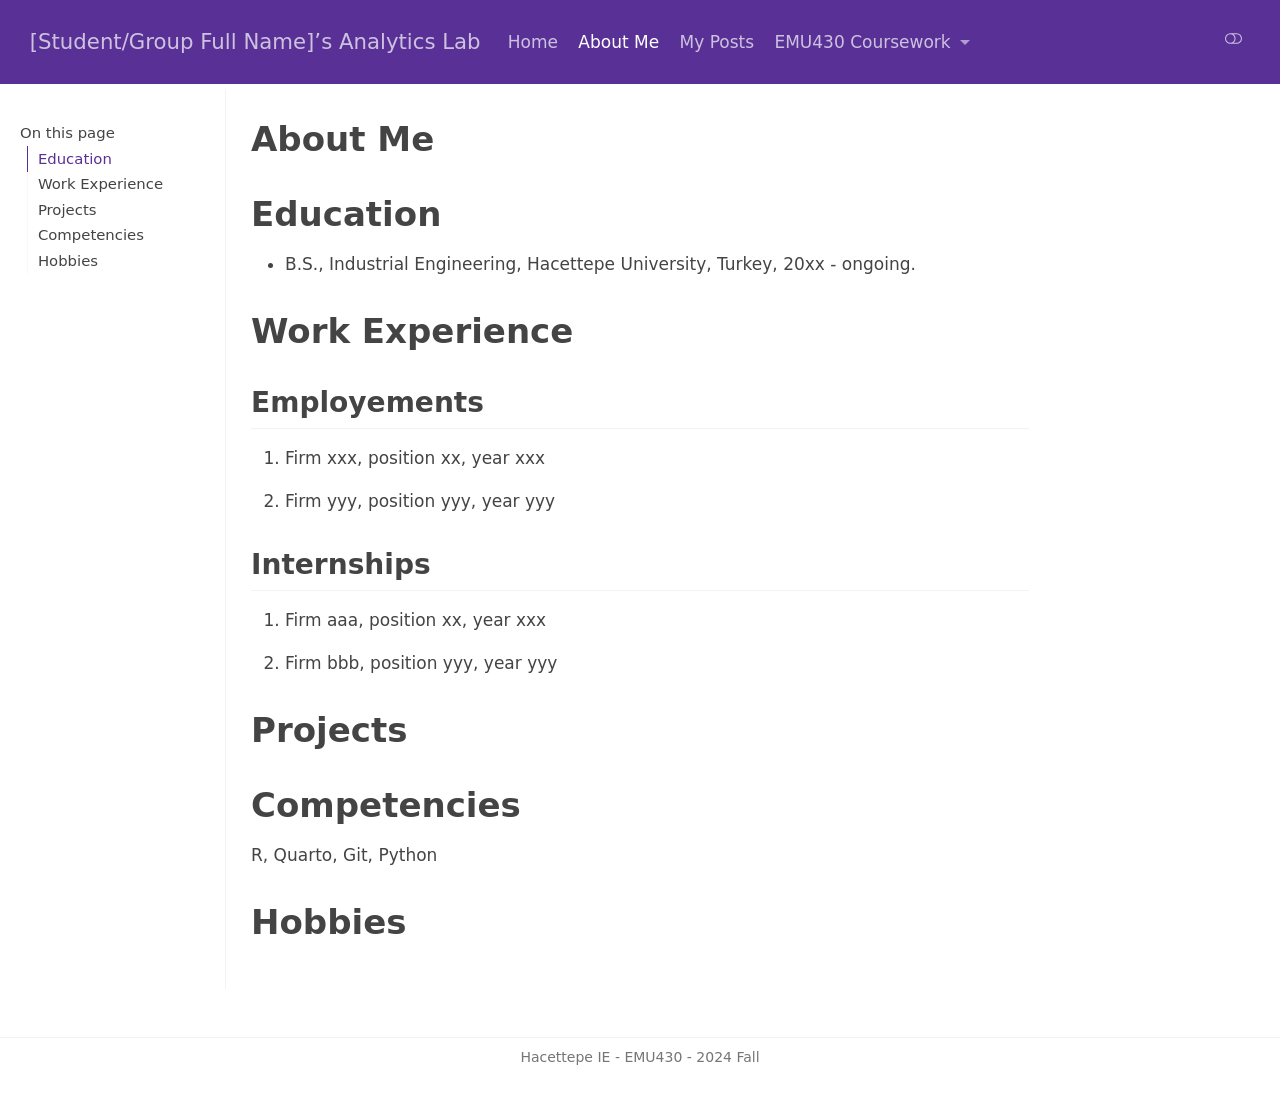
==== docs/about.html @ 07e2b96e "update_1.1" ====
<!DOCTYPE html>
<html xmlns="http://www.w3.org/1999/xhtml" lang="en" xml:lang="en"><head>

<meta charset="utf-8">
<meta name="generator" content="quarto-1.5.57">

<meta name="viewport" content="width=device-width, initial-scale=1.0, user-scalable=yes">


<title>About Me – [Student/Group Full Name]’s Analytics Lab</title>
<style>
code{white-space: pre-wrap;}
span.smallcaps{font-variant: small-caps;}
div.columns{display: flex; gap: min(4vw, 1.5em);}
div.column{flex: auto; overflow-x: auto;}
div.hanging-indent{margin-left: 1.5em; text-indent: -1.5em;}
ul.task-list{list-style: none;}
ul.task-list li input[type="checkbox"] {
  width: 0.8em;
  margin: 0 0.8em 0.2em -1em; /* quarto-specific, see https://github.com/quarto-dev/quarto-cli/issues/4556 */ 
  vertical-align: middle;
}
</style>


<script src="site_libs/quarto-nav/quarto-nav.js"></script>
<script src="site_libs/quarto-nav/headroom.min.js"></script>
<script src="site_libs/clipboard/clipboard.min.js"></script>
<script src="site_libs/quarto-search/autocomplete.umd.js"></script>
<script src="site_libs/quarto-search/fuse.min.js"></script>
<script src="site_libs/quarto-search/quarto-search.js"></script>
<meta name="quarto:offset" content="./">
<script src="site_libs/quarto-html/quarto.js"></script>
<script src="site_libs/quarto-html/popper.min.js"></script>
<script src="site_libs/quarto-html/tippy.umd.min.js"></script>
<script src="site_libs/quarto-html/anchor.min.js"></script>
<link href="site_libs/quarto-html/tippy.css" rel="stylesheet">
<link href="site_libs/quarto-html/quarto-syntax-highlighting.css" rel="stylesheet" class="quarto-color-scheme" id="quarto-text-highlighting-styles">
<link href="site_libs/quarto-html/quarto-syntax-highlighting-dark.css" rel="prefetch" class="quarto-color-scheme quarto-color-alternate" id="quarto-text-highlighting-styles">
<script src="site_libs/bootstrap/bootstrap.min.js"></script>
<link href="site_libs/bootstrap/bootstrap-icons.css" rel="stylesheet">
<link href="site_libs/bootstrap/bootstrap.min.css" rel="stylesheet" class="quarto-color-scheme" id="quarto-bootstrap" data-mode="light">
<link href="site_libs/bootstrap/bootstrap-dark.min.css" rel="prefetch" class="quarto-color-scheme quarto-color-alternate" id="quarto-bootstrap" data-mode="dark">
<script id="quarto-search-options" type="application/json">{
  "location": "navbar",
  "copy-button": false,
  "collapse-after": 3,
  "panel-placement": "end",
  "type": "overlay",
  "limit": 50,
  "keyboard-shortcut": [
    "f",
    "/",
    "s"
  ],
  "show-item-context": false,
  "language": {
    "search-no-results-text": "No results",
    "search-matching-documents-text": "matching documents",
    "search-copy-link-title": "Copy link to search",
    "search-hide-matches-text": "Hide additional matches",
    "search-more-match-text": "more match in this document",
    "search-more-matches-text": "more matches in this document",
    "search-clear-button-title": "Clear",
    "search-text-placeholder": "",
    "search-detached-cancel-button-title": "Cancel",
    "search-submit-button-title": "Submit",
    "search-label": "Search"
  }
}</script>


<link rel="stylesheet" href="styles.css">
</head>

<body class="docked nav-fixed">

<div id="quarto-search-results"></div>
  <header id="quarto-header" class="headroom fixed-top">
    <nav class="navbar navbar-expand-lg " data-bs-theme="dark">
      <div class="navbar-container container-fluid">
      <div class="navbar-brand-container mx-auto">
    <a class="navbar-brand" href="./index.html">
    <span class="navbar-title">[Student/Group Full Name]’s Analytics Lab</span>
    </a>
  </div>
            <div id="quarto-search" class="" title="Search"></div>
          <button class="navbar-toggler" type="button" data-bs-toggle="collapse" data-bs-target="#navbarCollapse" aria-controls="navbarCollapse" role="menu" aria-expanded="false" aria-label="Toggle navigation" onclick="if (window.quartoToggleHeadroom) { window.quartoToggleHeadroom(); }">
  <span class="navbar-toggler-icon"></span>
</button>
          <div class="collapse navbar-collapse" id="navbarCollapse">
            <ul class="navbar-nav navbar-nav-scroll me-auto">
  <li class="nav-item">
    <a class="nav-link" href="./index.html"> 
<span class="menu-text">Home</span></a>
  </li>  
  <li class="nav-item">
    <a class="nav-link active" href="./about.html" aria-current="page"> 
<span class="menu-text">About Me</span></a>
  </li>  
  <li class="nav-item">
    <a class="nav-link" href="./posts.html"> 
<span class="menu-text">My Posts</span></a>
  </li>  
  <li class="nav-item dropdown ">
    <a class="nav-link dropdown-toggle" href="#" id="nav-menu-emu430-coursework" role="link" data-bs-toggle="dropdown" aria-expanded="false">
 <span class="menu-text">EMU430 Coursework</span>
    </a>
    <ul class="dropdown-menu" aria-labelledby="nav-menu-emu430-coursework">    
        <li>
    <a class="dropdown-item" href="./assignments.html">
 <span class="dropdown-text">Assignments</span></a>
  </li>  
        <li>
    <a class="dropdown-item" href="./project.html">
 <span class="dropdown-text">Project</span></a>
  </li>  
    </ul>
  </li>
</ul>
          </div> <!-- /navcollapse -->
            <div class="quarto-navbar-tools tools-wide">
    <a href="https://twitter.com" title="" class="quarto-navigation-tool px-1" aria-label=""><i class="bi bi-github"></i></a>
    <a href="https://twitter.com" title="" class="quarto-navigation-tool px-1" aria-label=""><i class="bi bi-twitter"></i></a>
    <a href="https://www.linkedin.com/in/muhammed-u%C4%9Fur-%C3%A7ubuk-53a55b254/" title="" class="quarto-navigation-tool px-1" aria-label=""><i class="bi bi-linkedin"></i></a>
  <a href="" class="quarto-color-scheme-toggle quarto-navigation-tool  px-1" onclick="window.quartoToggleColorScheme(); return false;" title="Toggle dark mode"><i class="bi"></i></a>
</div>
      </div> <!-- /container-fluid -->
    </nav>
</header>
<!-- content -->
<div id="quarto-content" class="quarto-container page-columns page-rows-contents page-layout-article page-navbar">
<!-- sidebar -->
  <nav id="quarto-sidebar" class="sidebar collapse collapse-horizontal quarto-sidebar-collapse-item sidebar-navigation docked overflow-auto">
    <nav id="TOC" role="doc-toc" class="toc-active">
    <h2 id="toc-title">On this page</h2>
   
  <ul>
  <li><a href="#education" id="toc-education" class="nav-link active" data-scroll-target="#education">Education</a></li>
  <li><a href="#work-experience" id="toc-work-experience" class="nav-link" data-scroll-target="#work-experience">Work Experience</a>
  <ul class="collapse">
  <li><a href="#employements" id="toc-employements" class="nav-link" data-scroll-target="#employements">Employements</a></li>
  <li><a href="#internships" id="toc-internships" class="nav-link" data-scroll-target="#internships">Internships</a></li>
  </ul></li>
  <li><a href="#projects" id="toc-projects" class="nav-link" data-scroll-target="#projects">Projects</a></li>
  <li><a href="#competencies" id="toc-competencies" class="nav-link" data-scroll-target="#competencies">Competencies</a></li>
  <li><a href="#hobbies" id="toc-hobbies" class="nav-link" data-scroll-target="#hobbies">Hobbies</a></li>
  </ul>
</nav>
</nav>
<div id="quarto-sidebar-glass" class="quarto-sidebar-collapse-item" data-bs-toggle="collapse" data-bs-target=".quarto-sidebar-collapse-item"></div>
<!-- margin-sidebar -->
    <div id="quarto-margin-sidebar" class="sidebar margin-sidebar zindex-bottom">
    </div>
<!-- main -->
<main class="content" id="quarto-document-content">

<header id="title-block-header" class="quarto-title-block default">
<div class="quarto-title">
<h1 class="title">About Me</h1>
</div>



<div class="quarto-title-meta">

    
  
    
  </div>
  


</header>


<section id="education" class="level1">
<h1>Education</h1>
<ul>
<li>B.S., Industrial Engineering, Hacettepe University, Turkey, 20xx - ongoing.</li>
</ul>
</section>
<section id="work-experience" class="level1">
<h1>Work Experience</h1>
<section id="employements" class="level2">
<h2 class="anchored" data-anchor-id="employements">Employements</h2>
<ol type="1">
<li><p>Firm xxx, position xx, year xxx</p></li>
<li><p>Firm yyy, position yyy, year yyy</p></li>
</ol>
</section>
<section id="internships" class="level2">
<h2 class="anchored" data-anchor-id="internships">Internships</h2>
<ol type="1">
<li><p>Firm aaa, position xx, year xxx</p></li>
<li><p>Firm bbb, position yyy, year yyy</p></li>
</ol>
</section>
</section>
<section id="projects" class="level1">
<h1>Projects</h1>
</section>
<section id="competencies" class="level1">
<h1>Competencies</h1>
<p>R, Quarto, Git, Python</p>
</section>
<section id="hobbies" class="level1">
<h1>Hobbies</h1>


</section>

<a onclick="window.scrollTo(0, 0); return false;" role="button" id="quarto-back-to-top"><i class="bi bi-arrow-up"></i> Back to top</a></main> <!-- /main -->
<script id="quarto-html-after-body" type="application/javascript">
window.document.addEventListener("DOMContentLoaded", function (event) {
  const toggleBodyColorMode = (bsSheetEl) => {
    const mode = bsSheetEl.getAttribute("data-mode");
    const bodyEl = window.document.querySelector("body");
    if (mode === "dark") {
      bodyEl.classList.add("quarto-dark");
      bodyEl.classList.remove("quarto-light");
    } else {
      bodyEl.classList.add("quarto-light");
      bodyEl.classList.remove("quarto-dark");
    }
  }
  const toggleBodyColorPrimary = () => {
    const bsSheetEl = window.document.querySelector("link#quarto-bootstrap");
    if (bsSheetEl) {
      toggleBodyColorMode(bsSheetEl);
    }
  }
  toggleBodyColorPrimary();  
  const disableStylesheet = (stylesheets) => {
    for (let i=0; i < stylesheets.length; i++) {
      const stylesheet = stylesheets[i];
      stylesheet.rel = 'prefetch';
    }
  }
  const enableStylesheet = (stylesheets) => {
    for (let i=0; i < stylesheets.length; i++) {
      const stylesheet = stylesheets[i];
      stylesheet.rel = 'stylesheet';
    }
  }
  const manageTransitions = (selector, allowTransitions) => {
    const els = window.document.querySelectorAll(selector);
    for (let i=0; i < els.length; i++) {
      const el = els[i];
      if (allowTransitions) {
        el.classList.remove('notransition');
      } else {
        el.classList.add('notransition');
      }
    }
  }
  const toggleGiscusIfUsed = (isAlternate, darkModeDefault) => {
    const baseTheme = document.querySelector('#giscus-base-theme')?.value ?? 'light';
    const alternateTheme = document.querySelector('#giscus-alt-theme')?.value ?? 'dark';
    let newTheme = '';
    if(darkModeDefault) {
      newTheme = isAlternate ? baseTheme : alternateTheme;
    } else {
      newTheme = isAlternate ? alternateTheme : baseTheme;
    }
    const changeGiscusTheme = () => {
      // From: https://github.com/giscus/giscus/issues/336
      const sendMessage = (message) => {
        const iframe = document.querySelector('iframe.giscus-frame');
        if (!iframe) return;
        iframe.contentWindow.postMessage({ giscus: message }, 'https://giscus.app');
      }
      sendMessage({
        setConfig: {
          theme: newTheme
        }
      });
    }
    const isGiscussLoaded = window.document.querySelector('iframe.giscus-frame') !== null;
    if (isGiscussLoaded) {
      changeGiscusTheme();
    }
  }
  const toggleColorMode = (alternate) => {
    // Switch the stylesheets
    const alternateStylesheets = window.document.querySelectorAll('link.quarto-color-scheme.quarto-color-alternate');
    manageTransitions('#quarto-margin-sidebar .nav-link', false);
    if (alternate) {
      enableStylesheet(alternateStylesheets);
      for (const sheetNode of alternateStylesheets) {
        if (sheetNode.id === "quarto-bootstrap") {
          toggleBodyColorMode(sheetNode);
        }
      }
    } else {
      disableStylesheet(alternateStylesheets);
      toggleBodyColorPrimary();
    }
    manageTransitions('#quarto-margin-sidebar .nav-link', true);
    // Switch the toggles
    const toggles = window.document.querySelectorAll('.quarto-color-scheme-toggle');
    for (let i=0; i < toggles.length; i++) {
      const toggle = toggles[i];
      if (toggle) {
        if (alternate) {
          toggle.classList.add("alternate");     
        } else {
          toggle.classList.remove("alternate");
        }
      }
    }
    // Hack to workaround the fact that safari doesn't
    // properly recolor the scrollbar when toggling (#1455)
    if (navigator.userAgent.indexOf('Safari') > 0 && navigator.userAgent.indexOf('Chrome') == -1) {
      manageTransitions("body", false);
      window.scrollTo(0, 1);
      setTimeout(() => {
        window.scrollTo(0, 0);
        manageTransitions("body", true);
      }, 40);  
    }
  }
  const isFileUrl = () => { 
    return window.location.protocol === 'file:';
  }
  const hasAlternateSentinel = () => {  
    let styleSentinel = getColorSchemeSentinel();
    if (styleSentinel !== null) {
      return styleSentinel === "alternate";
    } else {
      return false;
    }
  }
  const setStyleSentinel = (alternate) => {
    const value = alternate ? "alternate" : "default";
    if (!isFileUrl()) {
      window.localStorage.setItem("quarto-color-scheme", value);
    } else {
      localAlternateSentinel = value;
    }
  }
  const getColorSchemeSentinel = () => {
    if (!isFileUrl()) {
      const storageValue = window.localStorage.getItem("quarto-color-scheme");
      return storageValue != null ? storageValue : localAlternateSentinel;
    } else {
      return localAlternateSentinel;
    }
  }
  const darkModeDefault = false;
  let localAlternateSentinel = darkModeDefault ? 'alternate' : 'default';
  // Dark / light mode switch
  window.quartoToggleColorScheme = () => {
    // Read the current dark / light value 
    let toAlternate = !hasAlternateSentinel();
    toggleColorMode(toAlternate);
    setStyleSentinel(toAlternate);
    toggleGiscusIfUsed(toAlternate, darkModeDefault);
  };
  // Ensure there is a toggle, if there isn't float one in the top right
  if (window.document.querySelector('.quarto-color-scheme-toggle') === null) {
    const a = window.document.createElement('a');
    a.classList.add('top-right');
    a.classList.add('quarto-color-scheme-toggle');
    a.href = "";
    a.onclick = function() { try { window.quartoToggleColorScheme(); } catch {} return false; };
    const i = window.document.createElement("i");
    i.classList.add('bi');
    a.appendChild(i);
    window.document.body.appendChild(a);
  }
  // Switch to dark mode if need be
  if (hasAlternateSentinel()) {
    toggleColorMode(true);
  } else {
    toggleColorMode(false);
  }
  const icon = "";
  const anchorJS = new window.AnchorJS();
  anchorJS.options = {
    placement: 'right',
    icon: icon
  };
  anchorJS.add('.anchored');
  const isCodeAnnotation = (el) => {
    for (const clz of el.classList) {
      if (clz.startsWith('code-annotation-')) {                     
        return true;
      }
    }
    return false;
  }
  const onCopySuccess = function(e) {
    // button target
    const button = e.trigger;
    // don't keep focus
    button.blur();
    // flash "checked"
    button.classList.add('code-copy-button-checked');
    var currentTitle = button.getAttribute("title");
    button.setAttribute("title", "Copied!");
    let tooltip;
    if (window.bootstrap) {
      button.setAttribute("data-bs-toggle", "tooltip");
      button.setAttribute("data-bs-placement", "left");
      button.setAttribute("data-bs-title", "Copied!");
      tooltip = new bootstrap.Tooltip(button, 
        { trigger: "manual", 
          customClass: "code-copy-button-tooltip",
          offset: [0, -8]});
      tooltip.show();    
    }
    setTimeout(function() {
      if (tooltip) {
        tooltip.hide();
        button.removeAttribute("data-bs-title");
        button.removeAttribute("data-bs-toggle");
        button.removeAttribute("data-bs-placement");
      }
      button.setAttribute("title", currentTitle);
      button.classList.remove('code-copy-button-checked');
    }, 1000);
    // clear code selection
    e.clearSelection();
  }
  const getTextToCopy = function(trigger) {
      const codeEl = trigger.previousElementSibling.cloneNode(true);
      for (const childEl of codeEl.children) {
        if (isCodeAnnotation(childEl)) {
          childEl.remove();
        }
      }
      return codeEl.innerText;
  }
  const clipboard = new window.ClipboardJS('.code-copy-button:not([data-in-quarto-modal])', {
    text: getTextToCopy
  });
  clipboard.on('success', onCopySuccess);
  if (window.document.getElementById('quarto-embedded-source-code-modal')) {
    // For code content inside modals, clipBoardJS needs to be initialized with a container option
    // TODO: Check when it could be a function (https://github.com/zenorocha/clipboard.js/issues/860)
    const clipboardModal = new window.ClipboardJS('.code-copy-button[data-in-quarto-modal]', {
      text: getTextToCopy,
      container: window.document.getElementById('quarto-embedded-source-code-modal')
    });
    clipboardModal.on('success', onCopySuccess);
  }
    var localhostRegex = new RegExp(/^(?:http|https):\/\/localhost\:?[0-9]*\//);
    var mailtoRegex = new RegExp(/^mailto:/);
      var filterRegex = new RegExp('/' + window.location.host + '/');
    var isInternal = (href) => {
        return filterRegex.test(href) || localhostRegex.test(href) || mailtoRegex.test(href);
    }
    // Inspect non-navigation links and adorn them if external
 	var links = window.document.querySelectorAll('a[href]:not(.nav-link):not(.navbar-brand):not(.toc-action):not(.sidebar-link):not(.sidebar-item-toggle):not(.pagination-link):not(.no-external):not([aria-hidden]):not(.dropdown-item):not(.quarto-navigation-tool):not(.about-link)');
    for (var i=0; i<links.length; i++) {
      const link = links[i];
      if (!isInternal(link.href)) {
        // undo the damage that might have been done by quarto-nav.js in the case of
        // links that we want to consider external
        if (link.dataset.originalHref !== undefined) {
          link.href = link.dataset.originalHref;
        }
      }
    }
  function tippyHover(el, contentFn, onTriggerFn, onUntriggerFn) {
    const config = {
      allowHTML: true,
      maxWidth: 500,
      delay: 100,
      arrow: false,
      appendTo: function(el) {
          return el.parentElement;
      },
      interactive: true,
      interactiveBorder: 10,
      theme: 'quarto',
      placement: 'bottom-start',
    };
    if (contentFn) {
      config.content = contentFn;
    }
    if (onTriggerFn) {
      config.onTrigger = onTriggerFn;
    }
    if (onUntriggerFn) {
      config.onUntrigger = onUntriggerFn;
    }
    window.tippy(el, config); 
  }
  const noterefs = window.document.querySelectorAll('a[role="doc-noteref"]');
  for (var i=0; i<noterefs.length; i++) {
    const ref = noterefs[i];
    tippyHover(ref, function() {
      // use id or data attribute instead here
      let href = ref.getAttribute('data-footnote-href') || ref.getAttribute('href');
      try { href = new URL(href).hash; } catch {}
      const id = href.replace(/^#\/?/, "");
      const note = window.document.getElementById(id);
      if (note) {
        return note.innerHTML;
      } else {
        return "";
      }
    });
  }
  const xrefs = window.document.querySelectorAll('a.quarto-xref');
  const processXRef = (id, note) => {
    // Strip column container classes
    const stripColumnClz = (el) => {
      el.classList.remove("page-full", "page-columns");
      if (el.children) {
        for (const child of el.children) {
          stripColumnClz(child);
        }
      }
    }
    stripColumnClz(note)
    if (id === null || id.startsWith('sec-')) {
      // Special case sections, only their first couple elements
      const container = document.createElement("div");
      if (note.children && note.children.length > 2) {
        container.appendChild(note.children[0].cloneNode(true));
        for (let i = 1; i < note.children.length; i++) {
          const child = note.children[i];
          if (child.tagName === "P" && child.innerText === "") {
            continue;
          } else {
            container.appendChild(child.cloneNode(true));
            break;
          }
        }
        if (window.Quarto?.typesetMath) {
          window.Quarto.typesetMath(container);
        }
        return container.innerHTML
      } else {
        if (window.Quarto?.typesetMath) {
          window.Quarto.typesetMath(note);
        }
        return note.innerHTML;
      }
    } else {
      // Remove any anchor links if they are present
      const anchorLink = note.querySelector('a.anchorjs-link');
      if (anchorLink) {
        anchorLink.remove();
      }
      if (window.Quarto?.typesetMath) {
        window.Quarto.typesetMath(note);
      }
      // TODO in 1.5, we should make sure this works without a callout special case
      if (note.classList.contains("callout")) {
        return note.outerHTML;
      } else {
        return note.innerHTML;
      }
    }
  }
  for (var i=0; i<xrefs.length; i++) {
    const xref = xrefs[i];
    tippyHover(xref, undefined, function(instance) {
      instance.disable();
      let url = xref.getAttribute('href');
      let hash = undefined; 
      if (url.startsWith('#')) {
        hash = url;
      } else {
        try { hash = new URL(url).hash; } catch {}
      }
      if (hash) {
        const id = hash.replace(/^#\/?/, "");
        const note = window.document.getElementById(id);
        if (note !== null) {
          try {
            const html = processXRef(id, note.cloneNode(true));
            instance.setContent(html);
          } finally {
            instance.enable();
            instance.show();
          }
        } else {
          // See if we can fetch this
          fetch(url.split('#')[0])
          .then(res => res.text())
          .then(html => {
            const parser = new DOMParser();
            const htmlDoc = parser.parseFromString(html, "text/html");
            const note = htmlDoc.getElementById(id);
            if (note !== null) {
              const html = processXRef(id, note);
              instance.setContent(html);
            } 
          }).finally(() => {
            instance.enable();
            instance.show();
          });
        }
      } else {
        // See if we can fetch a full url (with no hash to target)
        // This is a special case and we should probably do some content thinning / targeting
        fetch(url)
        .then(res => res.text())
        .then(html => {
          const parser = new DOMParser();
          const htmlDoc = parser.parseFromString(html, "text/html");
          const note = htmlDoc.querySelector('main.content');
          if (note !== null) {
            // This should only happen for chapter cross references
            // (since there is no id in the URL)
            // remove the first header
            if (note.children.length > 0 && note.children[0].tagName === "HEADER") {
              note.children[0].remove();
            }
            const html = processXRef(null, note);
            instance.setContent(html);
          } 
        }).finally(() => {
          instance.enable();
          instance.show();
        });
      }
    }, function(instance) {
    });
  }
      let selectedAnnoteEl;
      const selectorForAnnotation = ( cell, annotation) => {
        let cellAttr = 'data-code-cell="' + cell + '"';
        let lineAttr = 'data-code-annotation="' +  annotation + '"';
        const selector = 'span[' + cellAttr + '][' + lineAttr + ']';
        return selector;
      }
      const selectCodeLines = (annoteEl) => {
        const doc = window.document;
        const targetCell = annoteEl.getAttribute("data-target-cell");
        const targetAnnotation = annoteEl.getAttribute("data-target-annotation");
        const annoteSpan = window.document.querySelector(selectorForAnnotation(targetCell, targetAnnotation));
        const lines = annoteSpan.getAttribute("data-code-lines").split(",");
        const lineIds = lines.map((line) => {
          return targetCell + "-" + line;
        })
        let top = null;
        let height = null;
        let parent = null;
        if (lineIds.length > 0) {
            //compute the position of the single el (top and bottom and make a div)
            const el = window.document.getElementById(lineIds[0]);
            top = el.offsetTop;
            height = el.offsetHeight;
            parent = el.parentElement.parentElement;
          if (lineIds.length > 1) {
            const lastEl = window.document.getElementById(lineIds[lineIds.length - 1]);
            const bottom = lastEl.offsetTop + lastEl.offsetHeight;
            height = bottom - top;
          }
          if (top !== null && height !== null && parent !== null) {
            // cook up a div (if necessary) and position it 
            let div = window.document.getElementById("code-annotation-line-highlight");
            if (div === null) {
              div = window.document.createElement("div");
              div.setAttribute("id", "code-annotation-line-highlight");
              div.style.position = 'absolute';
              parent.appendChild(div);
            }
            div.style.top = top - 2 + "px";
            div.style.height = height + 4 + "px";
            div.style.left = 0;
            let gutterDiv = window.document.getElementById("code-annotation-line-highlight-gutter");
            if (gutterDiv === null) {
              gutterDiv = window.document.createElement("div");
              gutterDiv.setAttribute("id", "code-annotation-line-highlight-gutter");
              gutterDiv.style.position = 'absolute';
              const codeCell = window.document.getElementById(targetCell);
              const gutter = codeCell.querySelector('.code-annotation-gutter');
              gutter.appendChild(gutterDiv);
            }
            gutterDiv.style.top = top - 2 + "px";
            gutterDiv.style.height = height + 4 + "px";
          }
          selectedAnnoteEl = annoteEl;
        }
      };
      const unselectCodeLines = () => {
        const elementsIds = ["code-annotation-line-highlight", "code-annotation-line-highlight-gutter"];
        elementsIds.forEach((elId) => {
          const div = window.document.getElementById(elId);
          if (div) {
            div.remove();
          }
        });
        selectedAnnoteEl = undefined;
      };
        // Handle positioning of the toggle
    window.addEventListener(
      "resize",
      throttle(() => {
        elRect = undefined;
        if (selectedAnnoteEl) {
          selectCodeLines(selectedAnnoteEl);
        }
      }, 10)
    );
    function throttle(fn, ms) {
    let throttle = false;
    let timer;
      return (...args) => {
        if(!throttle) { // first call gets through
            fn.apply(this, args);
            throttle = true;
        } else { // all the others get throttled
            if(timer) clearTimeout(timer); // cancel #2
            timer = setTimeout(() => {
              fn.apply(this, args);
              timer = throttle = false;
            }, ms);
        }
      };
    }
      // Attach click handler to the DT
      const annoteDls = window.document.querySelectorAll('dt[data-target-cell]');
      for (const annoteDlNode of annoteDls) {
        annoteDlNode.addEventListener('click', (event) => {
          const clickedEl = event.target;
          if (clickedEl !== selectedAnnoteEl) {
            unselectCodeLines();
            const activeEl = window.document.querySelector('dt[data-target-cell].code-annotation-active');
            if (activeEl) {
              activeEl.classList.remove('code-annotation-active');
            }
            selectCodeLines(clickedEl);
            clickedEl.classList.add('code-annotation-active');
          } else {
            // Unselect the line
            unselectCodeLines();
            clickedEl.classList.remove('code-annotation-active');
          }
        });
      }
  const findCites = (el) => {
    const parentEl = el.parentElement;
    if (parentEl) {
      const cites = parentEl.dataset.cites;
      if (cites) {
        return {
          el,
          cites: cites.split(' ')
        };
      } else {
        return findCites(el.parentElement)
      }
    } else {
      return undefined;
    }
  };
  var bibliorefs = window.document.querySelectorAll('a[role="doc-biblioref"]');
  for (var i=0; i<bibliorefs.length; i++) {
    const ref = bibliorefs[i];
    const citeInfo = findCites(ref);
    if (citeInfo) {
      tippyHover(citeInfo.el, function() {
        var popup = window.document.createElement('div');
        citeInfo.cites.forEach(function(cite) {
          var citeDiv = window.document.createElement('div');
          citeDiv.classList.add('hanging-indent');
          citeDiv.classList.add('csl-entry');
          var biblioDiv = window.document.getElementById('ref-' + cite);
          if (biblioDiv) {
            citeDiv.innerHTML = biblioDiv.innerHTML;
          }
          popup.appendChild(citeDiv);
        });
        return popup.innerHTML;
      });
    }
  }
});
</script>
</div> <!-- /content -->
<footer class="footer">
  <div class="nav-footer">
    <div class="nav-footer-left">
      &nbsp;
    </div>   
    <div class="nav-footer-center">
<p>Hacettepe IE - EMU430 - 2024 Fall</p>
</div>
    <div class="nav-footer-right">
      &nbsp;
    </div>
  </div>
</footer>




</body></html>
---- docs/site_libs/quarto-html/quarto-syntax-highlighting.css ----
/* quarto syntax highlight colors */
:root {
  --quarto-hl-ot-color: #003B4F;
  --quarto-hl-at-color: #657422;
  --quarto-hl-ss-color: #20794D;
  --quarto-hl-an-color: #5E5E5E;
  --quarto-hl-fu-color: #4758AB;
  --quarto-hl-st-color: #20794D;
  --quarto-hl-cf-color: #003B4F;
  --quarto-hl-op-color: #5E5E5E;
  --quarto-hl-er-color: #AD0000;
  --quarto-hl-bn-color: #AD0000;
  --quarto-hl-al-color: #AD0000;
  --quarto-hl-va-color: #111111;
  --quarto-hl-bu-color: inherit;
  --quarto-hl-ex-color: inherit;
  --quarto-hl-pp-color: #AD0000;
  --quarto-hl-in-color: #5E5E5E;
  --quarto-hl-vs-color: #20794D;
  --quarto-hl-wa-color: #5E5E5E;
  --quarto-hl-do-color: #5E5E5E;
  --quarto-hl-im-color: #00769E;
  --quarto-hl-ch-color: #20794D;
  --quarto-hl-dt-color: #AD0000;
  --quarto-hl-fl-color: #AD0000;
  --quarto-hl-co-color: #5E5E5E;
  --quarto-hl-cv-color: #5E5E5E;
  --quarto-hl-cn-color: #8f5902;
  --quarto-hl-sc-color: #5E5E5E;
  --quarto-hl-dv-color: #AD0000;
  --quarto-hl-kw-color: #003B4F;
}

/* other quarto variables */
:root {
  --quarto-font-monospace: SFMono-Regular, Menlo, Monaco, Consolas, "Liberation Mono", "Courier New", monospace;
}

pre > code.sourceCode > span {
  color: #003B4F;
}

code span {
  color: #003B4F;
}

code.sourceCode > span {
  color: #003B4F;
}

div.sourceCode,
div.sourceCode pre.sourceCode {
  color: #003B4F;
}

code span.ot {
  color: #003B4F;
  font-style: inherit;
}

code span.at {
  color: #657422;
  font-style: inherit;
}

code span.ss {
  color: #20794D;
  font-style: inherit;
}

code span.an {
  color: #5E5E5E;
  font-style: inherit;
}

code span.fu {
  color: #4758AB;
  font-style: inherit;
}

code span.st {
  color: #20794D;
  font-style: inherit;
}

code span.cf {
  color: #003B4F;
  font-weight: bold;
  font-style: inherit;
}

code span.op {
  color: #5E5E5E;
  font-style: inherit;
}

code span.er {
  color: #AD0000;
  font-style: inherit;
}

code span.bn {
  color: #AD0000;
  font-style: inherit;
}

code span.al {
  color: #AD0000;
  font-style: inherit;
}

code span.va {
  color: #111111;
  font-style: inherit;
}

code span.bu {
  font-style: inherit;
}

code span.ex {
  font-style: inherit;
}

code span.pp {
  color: #AD0000;
  font-style: inherit;
}

code span.in {
  color: #5E5E5E;
  font-style: inherit;
}

code span.vs {
  color: #20794D;
  font-style: inherit;
}

code span.wa {
  color: #5E5E5E;
  font-style: italic;
}

code span.do {
  color: #5E5E5E;
  font-style: italic;
}

code span.im {
  color: #00769E;
  font-style: inherit;
}

code span.ch {
  color: #20794D;
  font-style: inherit;
}

code span.dt {
  color: #AD0000;
  font-style: inherit;
}

code span.fl {
  color: #AD0000;
  font-style: inherit;
}

code span.co {
  color: #5E5E5E;
  font-style: inherit;
}

code span.cv {
  color: #5E5E5E;
  font-style: italic;
}

code span.cn {
  color: #8f5902;
  font-style: inherit;
}

code span.sc {
  color: #5E5E5E;
  font-style: inherit;
}

code span.dv {
  color: #AD0000;
  font-style: inherit;
}

code span.kw {
  color: #003B4F;
  font-weight: bold;
  font-style: inherit;
}

.prevent-inlining {
  content: "</";
}

/*# sourceMappingURL=debc5d5d77c3f9108843748ff7464032.css.map */
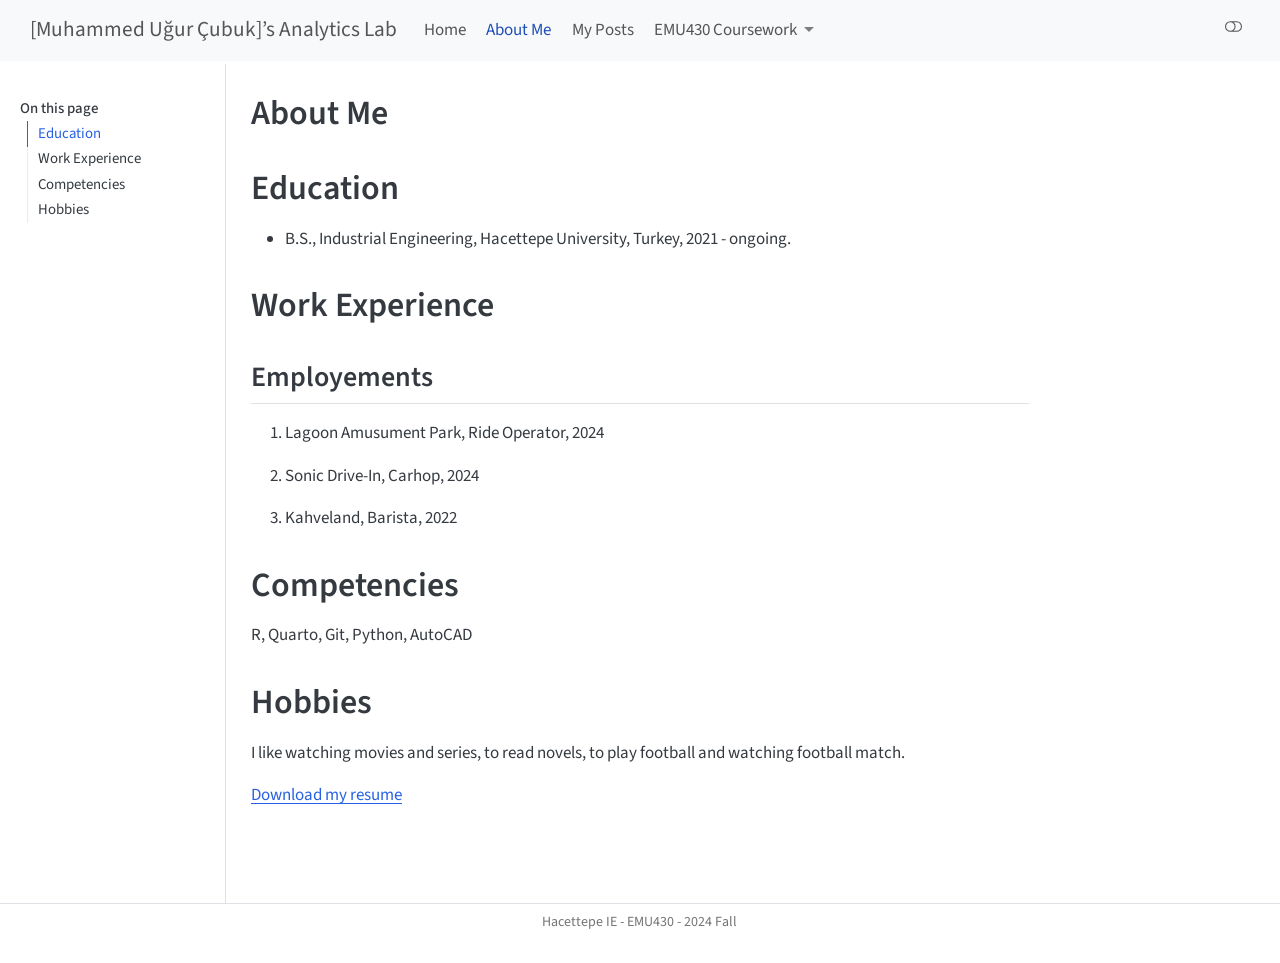
==== commit 2bea4c18: "end_personalın_ınfo" ====
--- a/docs/about.html
+++ b/docs/about.html
@@ -7,7 +7,7 @@
 <meta name="viewport" content="width=device-width, initial-scale=1.0, user-scalable=yes">
 
 
-<title>About Me – [Student/Group Full Name]’s Analytics Lab</title>
+<title>About Me – [Muhammed Uğur Çubuk]’s Analytics Lab</title>
 <style>
 code{white-space: pre-wrap;}
 span.smallcaps{font-variant: small-caps;}
@@ -81,7 +81,7 @@
       <div class="navbar-container container-fluid">
       <div class="navbar-brand-container mx-auto">
     <a class="navbar-brand" href="./index.html">
-    <span class="navbar-title">[Student/Group Full Name]’s Analytics Lab</span>
+    <span class="navbar-title">[Muhammed Uğur Çubuk]’s Analytics Lab</span>
     </a>
   </div>
             <div id="quarto-search" class="" title="Search"></div>
@@ -120,8 +120,8 @@
 </ul>
           </div> <!-- /navcollapse -->
             <div class="quarto-navbar-tools tools-wide">
-    <a href="https://twitter.com" title="" class="quarto-navigation-tool px-1" aria-label=""><i class="bi bi-github"></i></a>
-    <a href="https://twitter.com" title="" class="quarto-navigation-tool px-1" aria-label=""><i class="bi bi-twitter"></i></a>
+    <a href="https://github.com/mugurcubuk" title="" class="quarto-navigation-tool px-1" aria-label=""><i class="bi bi-github"></i></a>
+    <a href="https://x.com/on2nci" title="" class="quarto-navigation-tool px-1" aria-label=""><i class="bi bi-twitter"></i></a>
     <a href="https://www.linkedin.com/in/muhammed-u%C4%9Fur-%C3%A7ubuk-53a55b254/" title="" class="quarto-navigation-tool px-1" aria-label=""><i class="bi bi-linkedin"></i></a>
   <a href="" class="quarto-color-scheme-toggle quarto-navigation-tool  px-1" onclick="window.quartoToggleColorScheme(); return false;" title="Toggle dark mode"><i class="bi"></i></a>
 </div>
@@ -140,9 +140,7 @@
   <li><a href="#work-experience" id="toc-work-experience" class="nav-link" data-scroll-target="#work-experience">Work Experience</a>
   <ul class="collapse">
   <li><a href="#employements" id="toc-employements" class="nav-link" data-scroll-target="#employements">Employements</a></li>
-  <li><a href="#internships" id="toc-internships" class="nav-link" data-scroll-target="#internships">Internships</a></li>
   </ul></li>
-  <li><a href="#projects" id="toc-projects" class="nav-link" data-scroll-target="#projects">Projects</a></li>
   <li><a href="#competencies" id="toc-competencies" class="nav-link" data-scroll-target="#competencies">Competencies</a></li>
   <li><a href="#hobbies" id="toc-hobbies" class="nav-link" data-scroll-target="#hobbies">Hobbies</a></li>
   </ul>
@@ -177,7 +175,7 @@
 <section id="education" class="level1">
 <h1>Education</h1>
 <ul>
-<li>B.S., Industrial Engineering, Hacettepe University, Turkey, 20xx - ongoing.</li>
+<li>B.S., Industrial Engineering, Hacettepe University, Turkey, 2021 - ongoing.</li>
 </ul>
 </section>
 <section id="work-experience" class="level1">
@@ -185,27 +183,20 @@
 <section id="employements" class="level2">
 <h2 class="anchored" data-anchor-id="employements">Employements</h2>
 <ol type="1">
-<li><p>Firm xxx, position xx, year xxx</p></li>
-<li><p>Firm yyy, position yyy, year yyy</p></li>
-</ol>
-</section>
-<section id="internships" class="level2">
-<h2 class="anchored" data-anchor-id="internships">Internships</h2>
-<ol type="1">
-<li><p>Firm aaa, position xx, year xxx</p></li>
-<li><p>Firm bbb, position yyy, year yyy</p></li>
+<li><p>Lagoon Amusument Park, Ride Operator, 2024</p></li>
+<li><p>Sonic Drive-In, Carhop, 2024</p></li>
+<li><p>Kahveland, Barista, 2022</p></li>
 </ol>
 </section>
 </section>
-<section id="projects" class="level1">
-<h1>Projects</h1>
-</section>
 <section id="competencies" class="level1">
 <h1>Competencies</h1>
-<p>R, Quarto, Git, Python</p>
+<p>R, Quarto, Git, Python, AutoCAD</p>
 </section>
 <section id="hobbies" class="level1">
 <h1>Hobbies</h1>
+<p>I like watching movies and series, to read novels, to play football and watching football match.</p>
+<p><a href="files/CV_for_mypage.pdf">Download my resume</a></p>
 
 
 </section>
